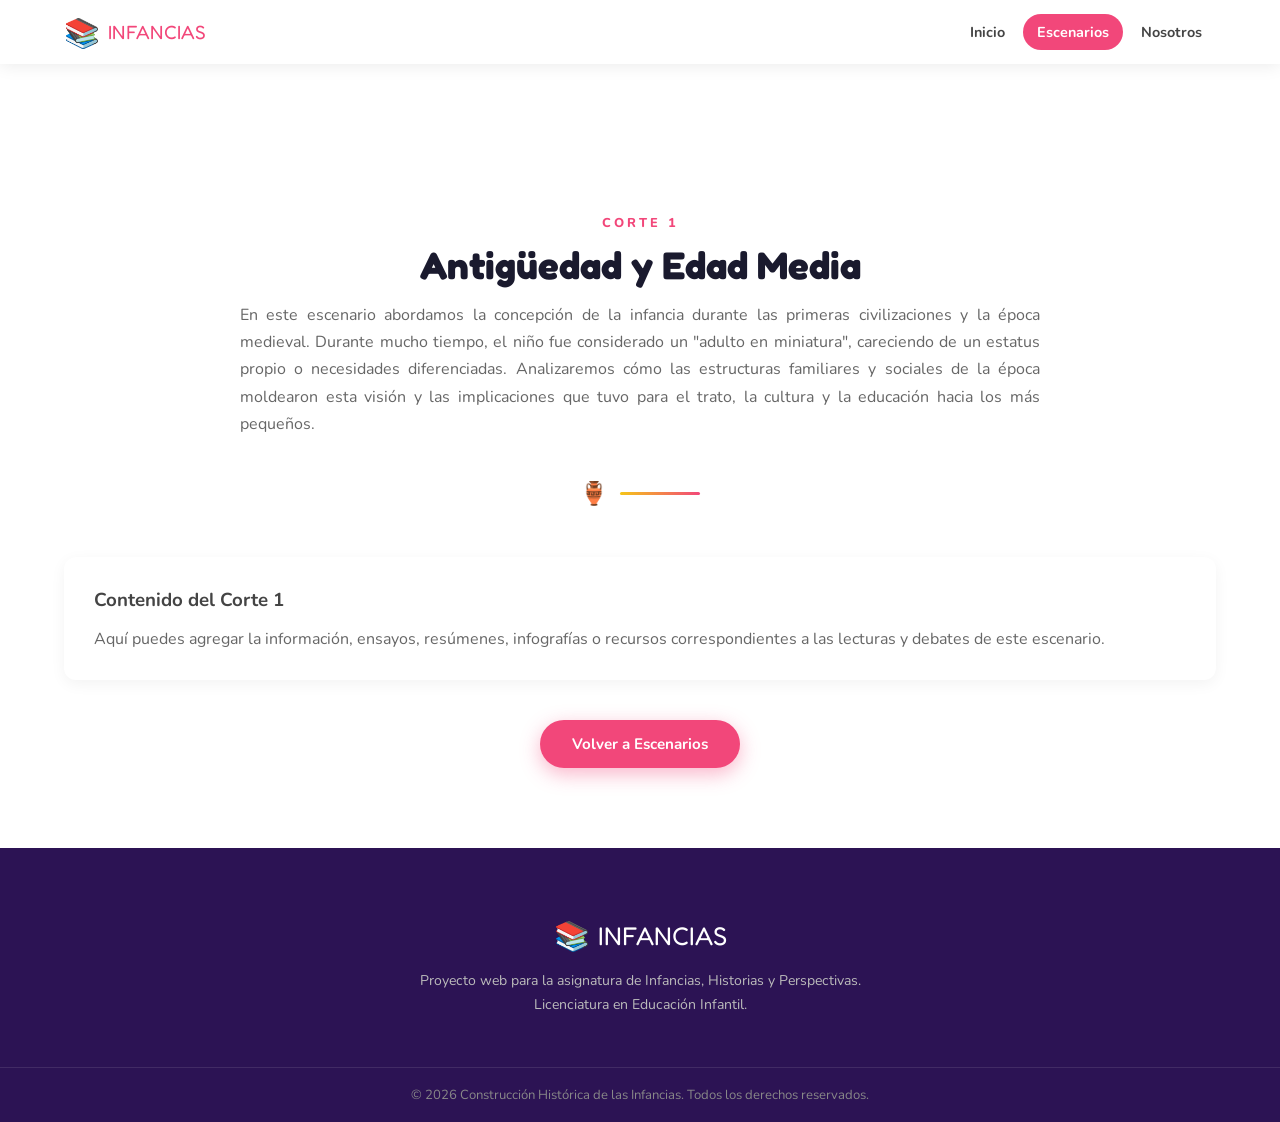
==== escenario1.html @ b463b8f2 "Add files via upload" ====
<!doctype html>
<html lang="es">
  <head>
    <meta charset="UTF-8" />
    <meta name="viewport" content="width=device-width, initial-scale=1.0" />
    <title>Corte 1 - Antigüedad y Edad Media</title>
    <link rel="preconnect" href="https://fonts.googleapis.com" />
    <link rel="preconnect" href="https://fonts.gstatic.com" crossorigin />
    <link href="https://fonts.googleapis.com/css2?family=Nunito:wght@400;600;700;800;900&family=Fredoka+One&display=swap" rel="stylesheet" />
    <link rel="stylesheet" href="https://cdnjs.cloudflare.com/ajax/libs/font-awesome/6.5.0/css/all.min.css" />
    <link rel="stylesheet" href="styles.css" />
  </head>
  <body>
    <!-- Navbar -->
    <header class="navbar" id="navbar">
      <div class="nav-inner container">
        <a class="logo" href="index.html">
          <span class="logo-icon">📚</span>
          <span class="logo-text" style="font-size: 1.2rem;">INFANCIAS</span>
        </a>
        <nav class="nav-links" id="navLinks">
          <a href="index.html" id="nav-home">Inicio</a>
          <a href="index.html#escenarios" class="active" id="nav-escenarios">Escenarios</a>
          <a href="nosotros.html" id="nav-about">Nosotros</a>
          
        </nav>
        <button class="hamburger" id="hamburger" aria-label="Menu"><span></span><span></span><span></span></button>
      </div>
    </header>

    <!-- Content -->
    <section class="values" style="padding-top: 150px; min-height: 80vh;">
      <div class="container values-inner">
        <p class="section-sub">CORTE 1</p>
        <h2 class="section-title">Antigüedad y Edad Media</h2>
        <p class="section-desc" style="max-width: 800px; text-align: justify;">
          En este escenario abordamos la concepción de la infancia durante las primeras civilizaciones y la época medieval. Durante mucho tiempo, el niño fue considerado un "adulto en miniatura", careciendo de un estatus propio o necesidades diferenciadas. Analizaremos cómo las estructuras familiares y sociales de la época moldearon esta visión y las implicaciones que tuvo para el trato, la cultura y la educación hacia los más pequeños.
        </p>
        <div class="divider-bee" aria-hidden="true">🏺 <span class="divider-line"></span></div>
        
        <!-- Placeholder for student content -->
        <div style="margin-top: 40px; padding: 30px; background: #fff; border-radius: 12px; box-shadow: 0 4px 15px rgba(0,0,0,0.05);">
          <h3>Contenido del Corte 1</h3>
          <p style="color: var(--gray); margin-top: 15px;">Aquí puedes agregar la información, ensayos, resúmenes, infografías o recursos correspondientes a las lecturas y debates de este escenario.</p>
        </div>
        
        <div style="margin-top: 40px; text-align: center;">
          <a href="index.html#escenarios" class="btn btn-primary">Volver a Escenarios</a>
        </div>
      </div>
    </section>

    <!-- Footer -->
    <footer class="footer">
      <div class="container footer-inner" style="grid-template-columns: 1fr; text-align: center;">
        <div class="footer-col" id="footer-brand" style="align-items: center;">
          <a class="logo" href="index.html" style="justify-content: center;">
            <span class="logo-icon">📚</span>
            <span class="logo-text">INFANCIAS</span>
          </a>
          <p>Proyecto web para la asignatura de Infancias, Historias y Perspectivas.<br>Licenciatura en Educación Infantil.</p>
        </div>
      </div>
      <div class="footer-bottom">
        <p>&copy; 2026 Construcción Histórica de las Infancias. Todos los derechos reservados.</p>
      </div>
    </footer>
    <script src="app.js"></script>
  </body>
</html>
---- styles.css ----
/* =========================================
   KINDORI KINDERGARTEN – CSS
   ========================================= */

/* ---------- RESET & BASE ---------- */
*,
*::before,
*::after {
  box-sizing: border-box;
  margin: 0;
  padding: 0;
}

:root {
  --pink: #f2477a;
  --purple: #2c1354;
  --yellow: #f5c518;
  --red: #ef5350;
  --green: #7cb342;
  --blue: #29b6f6;
  --orange: #ff7043;
  --white: #ffffff;
  --light: #f9f9f9;
  --gray: #666;
  --dark: #1a1a2e;
  --font: "Nunito", sans-serif;
  --font2: "Fredoka One", cursive;
  --shadow: 0 8px 32px rgba(0, 0, 0, 0.12);
  --radius: 18px;
  --transition: 0.3s ease;
}

html {
  scroll-behavior: smooth;
}

body {
  font-family: var(--font);
  font-size: 16px;
  color: #444;
  background: var(--white);
  overflow-x: hidden;
}

a {
  text-decoration: none;
  color: inherit;
}
ul {
  list-style: none;
}
img {
  display: block;
  max-width: 100%;
}

.container {
  max-width: 1200px;
  margin: 0 auto;
  padding: 0 24px;
}

/* ---------- BUTTONS ---------- */
.btn {
  display: inline-block;
  padding: 14px 32px;
  border-radius: 50px;
  font-weight: 700;
  font-size: 0.95rem;
  cursor: pointer;
  transition: var(--transition);
  border: none;
}
.btn-primary {
  background: var(--pink);
  color: var(--white);
  box-shadow: 0 6px 20px rgba(242, 71, 122, 0.4);
}
.btn-primary:hover {
  background: #d93568;
  transform: translateY(-2px);
  box-shadow: 0 10px 28px rgba(242, 71, 122, 0.5);
}

/* ---------- SECTION COMMON ---------- */
.section-sub {
  color: var(--pink);
  font-size: 0.8rem;
  font-weight: 800;
  letter-spacing: 3px;
  text-align: center;
  margin-bottom: 10px;
  text-transform: uppercase;
}
.section-title {
  font-family: var(--font2);
  font-size: 2.4rem;
  color: var(--dark);
  text-align: center;
  margin-bottom: 14px;
}
.section-desc {
  max-width: 540px;
  margin: 0 auto 40px;
  text-align: center;
  color: var(--gray);
  line-height: 1.7;
}



/* =========================================
   NAVBAR
   ========================================= */
.navbar {
  background: var(--white);
  position: sticky;
  top: 0;
  z-index: 1000;
  box-shadow: 0 2px 16px rgba(0, 0, 0, 0.08);
  transition: var(--transition);
}
.navbar.scrolled {
  box-shadow: 0 4px 24px rgba(0, 0, 0, 0.15);
}
.nav-inner {
  display: flex;
  align-items: center;
  justify-content: space-between;
  padding-top: 14px;
  padding-bottom: 14px;
}
.logo {
  display: flex;
  align-items: center;
  gap: 8px;
  font-family: var(--font2);
  font-size: 1.6rem;
  color: var(--dark);
}
.logo-icon {
  font-size: 1.8rem;
}
.logo-text {
  color: var(--pink);
}
.nav-links {
  display: flex;
  align-items: center;
  gap: 4px;
}
.nav-links a {
  padding: 8px 14px;
  border-radius: 50px;
  font-weight: 700;
  font-size: 0.9rem;
  color: #444;
  transition: var(--transition);
}
.nav-links a:hover,
.nav-links a.active {
  background: var(--pink);
  color: var(--white);
}
.search-btn {
  background: var(--pink);
  color: var(--white);
  border: none;
  width: 36px;
  height: 36px;
  border-radius: 50%;
  cursor: pointer;
  font-size: 0.9rem;
  transition: var(--transition);
  margin-left: 6px;
}
.search-btn:hover {
  background: #d93568;
}
.search-bar {
  display: none;
  padding: 12px 24px;
  border-top: 1px solid #eee;
}
.search-bar.open {
  display: flex;
  gap: 8px;
}
.search-bar input {
  flex: 1;
  padding: 10px 18px;
  border: 2px solid #eee;
  border-radius: 50px;
  font-family: var(--font);
  font-size: 0.9rem;
  outline: none;
  transition: var(--transition);
}
.search-bar input:focus {
  border-color: var(--pink);
}
.search-bar button {
  background: var(--pink);
  color: #fff;
  border: none;
  border-radius: 50px;
  padding: 10px 22px;
  cursor: pointer;
  transition: var(--transition);
}
.search-bar button:hover {
  background: #d93568;
}
.hamburger {
  display: none;
  flex-direction: column;
  gap: 5px;
  background: none;
  border: none;
  cursor: pointer;
  padding: 4px;
}
.hamburger span {
  width: 26px;
  height: 3px;
  background: var(--dark);
  border-radius: 3px;
  transition: var(--transition);
}

/* =========================================
   HERO
   ========================================= */
.hero {
  min-height: 580px;
  background: linear-gradient(135deg, #fff9fb 60%, #fff0f5 100%);
  position: relative;
  overflow: hidden;
  display: flex;
  align-items: center;
}
.hero-inner {
  display: flex;
  align-items: center;
  justify-content: space-between;
  gap: 32px;
  padding-top: 60px;
  padding-bottom: 60px;
}
.hero-content {
  flex: 1;
  max-width: 500px;
}
.hero-sub {
  color: var(--pink);
  font-weight: 700;
  font-size: 0.95rem;
  margin-bottom: 12px;
  font-style: italic;
}
.hero-title {
  font-family: var(--font2);
  font-size: 3.2rem;
  color: var(--dark);
  line-height: 1.15;
  margin-bottom: 18px;
  animation: fadeUp 0.7s ease both;
}
.hero-desc {
  color: var(--gray);
  line-height: 1.7;
  margin-bottom: 30px;
  max-width: 420px;
}
/* ── Hero image – foto real ── */
.hero-image {
  flex: 1;
  display: flex;
  justify-content: center;
  align-items: center;
  position: relative;
  min-height: 440px;
}

.hero-img-wrapper {
  position: relative;
  width: 440px;
  height: 440px;
  display: flex;
  align-items: center;
  justify-content: center;
  animation: floatBubble 5s ease-in-out infinite;
}

/* Blobs de fondo */
.blob-deco {
  position: absolute;
  border-radius: 50%;
  z-index: 0;
}
.blob-1 {
  width: 400px; height: 400px;
  background: linear-gradient(135deg, #fce4ec 0%, #f8bbd0 100%);
  border-radius: 62% 38% 46% 54% / 60% 44% 56% 40%;
  top: 18px; left: 18px;
}
.blob-2 {
  width: 360px; height: 360px;
  background: linear-gradient(135deg, #e3f2fd 0%, #bbdefb 100%);
  border-radius: 40% 60% 55% 45% / 48% 56% 44% 52%;
  top: 38px; left: 38px;
}

/* Foto principal con forma orgánica */
.hero-photo {
  position: relative;
  z-index: 2;
  width: 350px;
  height: 350px;
  object-fit: cover;
  object-position: center top;
  border-radius: 62% 38% 46% 54% / 60% 44% 56% 40%;
  box-shadow:
    0 24px 60px rgba(0,0,0,.20),
    0 0 0 8px rgba(255,255,255,.75);
  transition: transform .4s ease;
}
.hero-img-wrapper:hover .hero-photo {
  transform: scale(1.04);
}

/* Badges flotantes */
.hero-badge {
  position: absolute;
  z-index: 4;
  pointer-events: none;
  filter: drop-shadow(0 4px 8px rgba(0,0,0,.2));
}
.badge-rainbow {
  bottom: 28px; right: -12px;
  font-size: 2.8rem;
  animation: floatDeco 3s ease-in-out infinite alternate;
}
.badge-star {
  top: 8px; left: -8px;
  font-size: 2.2rem;
  animation: floatDeco 2.5s ease-in-out 0.4s infinite alternate;
}
.badge-cloud {
  top: 28px; right: 8px;
  font-size: 2rem;
  animation: floatDeco 3.5s ease-in-out 0.8s infinite alternate;
}

/* Stat bubble */
.hero-stat {
  position: absolute;
  bottom: -4px; left: -12px;
  z-index: 5;
  background: var(--white);
  border-radius: 18px;
  padding: 12px 20px;
  text-align: center;
  box-shadow: 0 8px 28px rgba(0,0,0,.14);
  border: 3px solid #fce4ec;
  animation: floatBubble 4s ease-in-out 1s infinite;
}
.stat-num {
  display: block;
  font-family: var(--font2);
  font-size: 1.6rem;
  color: var(--pink);
  line-height: 1;
}
.stat-label {
  display: block;
  font-size: .72rem;
  font-weight: 700;
  color: var(--gray);
  text-transform: uppercase;
  letter-spacing: 1px;
  margin-top: 2px;
}

/* Floating decorations (section-level) */
.hero-deco {
  position: absolute;
  pointer-events: none;
  animation: floatDeco 3s ease-in-out infinite alternate;
}
.star  { top: 18%; left: 2%;   font-size: 2.5rem; animation-delay: 0.4s; }
.leaf  { bottom: 12%; left: 3%; font-size: 2rem;   animation-delay: 1s;   }
.cloud1 { top: 12%; right: 10%; font-size: 3rem;   animation-delay: 0.2s; }
.cloud2 { top: 30%; right: 3%;  font-size: 2rem;   animation-delay: 0.8s; }

/* =========================================
   CORE VALUES
   ========================================= */
.values {
  padding: 90px 0 80px;
}
.divider-bee {
  display: flex;
  align-items: center;
  gap: 12px;
  justify-content: center;
  font-size: 1.4rem;
  margin-bottom: 48px;
}
.divider-line {
  display: inline-block;
  width: 80px;
  height: 3px;
  background: linear-gradient(90deg, var(--yellow), var(--pink));
  border-radius: 3px;
}
.cards-grid {
  display: grid;
  grid-template-columns: repeat(4, 1fr);
  gap: 24px;
}
.card {
  border-radius: var(--radius);
  padding: 32px 22px 28px;
  text-align: center;
  color: #fff;
  transition: var(--transition);
  position: relative;
  overflow: hidden;
  box-shadow: var(--shadow);
}
.card::before {
  content: "";
  position: absolute;
  inset: 0;
  background: rgba(255, 255, 255, 0.08);
  border-radius: var(--radius);
}
.card:hover {
  transform: translateY(-8px);
  box-shadow: 0 16px 48px rgba(0, 0, 0, 0.2);
}
.card-red {
  background: linear-gradient(145deg, #ef5350, #e53935);
}
.card-yellow {
  background: linear-gradient(145deg, #f5c518, #f9a825);
}
.card-green {
  background: linear-gradient(145deg, #7cb342, #558b2f);
}
.card-blue {
  background: linear-gradient(145deg, #29b6f6, #0288d1);
}
.card-img-wrap {
  width: 110px;
  height: 110px;
  border-radius: 50%;
  overflow: hidden;
  border: 5px dashed rgba(255, 255, 255, 0.7);
  margin: 0 auto 20px;
  box-shadow: 0 4px 16px rgba(0, 0, 0, 0.15);
}
.card-img-wrap img {
  width: 100%;
  height: 100%;
  object-fit: cover;
}
.card h3 {
  font-family: var(--font2);
  font-size: 1.2rem;
  margin-bottom: 10px;
}
.card p {
  font-size: 0.86rem;
  line-height: 1.6;
  opacity: 0.92;
}

/* =========================================
   ENROLLMENT CTA
   ========================================= */
.enroll-cta {
  background: #fff;
  padding: 36px 0;
  border-top: 1px solid #f0e6ef;
  border-bottom: 1px solid #f0e6ef;
}
.enroll-inner {
  display: flex;
  align-items: center;
  justify-content: space-between;
  gap: 24px;
  flex-wrap: wrap;
}
.enroll-question {
  font-size: 1.3rem;
  font-weight: 800;
  color: var(--dark);
  margin-bottom: 6px;
}
.enroll-desc {
  color: var(--gray);
  font-size: 0.9rem;
}
.pink {
  color: var(--pink);
}

/* =========================================
   GUIDING SECTION
   ========================================= */
.guiding {
  padding: 90px 0;
  background: #fafafa;
}
.guiding-inner {
  display: flex;
  align-items: center;
  gap: 60px;
  flex-wrap: wrap;
}
.guiding-image {
  flex: 1;
  min-width: 280px;
  position: relative;
}
.guiding-image img {
  width: 100%;
  border-radius: 24px;
  box-shadow: var(--shadow);
}
.guiding-badge {
  position: absolute;
  bottom: -18px;
  right: -18px;
  width: 72px;
  height: 72px;
  background: var(--pink);
  border-radius: 50%;
  display: flex;
  align-items: center;
  justify-content: center;
  color: #fff;
  font-size: 1.8rem;
  box-shadow: 0 8px 24px rgba(242, 71, 122, 0.4);
  animation: hearthBeat 1.4s ease-in-out infinite;
}
.guiding-content {
  flex: 1;
  min-width: 280px;
}
.guiding-title {
  font-family: var(--font2);
  font-size: 2.2rem;
  color: var(--pink);
  line-height: 1.25;
  margin-bottom: 18px;
}
.guiding-title .dark {
  color: var(--dark);
}
.guiding-content p {
  color: var(--gray);
  line-height: 1.7;
  margin-bottom: 22px;
}
.guiding-list {
  margin-bottom: 28px;
}
.guiding-list li {
  display: flex;
  align-items: center;
  gap: 10px;
  color: #444;
  font-size: 0.95rem;
  margin-bottom: 10px;
  font-weight: 600;
}
.guiding-list li i {
  color: var(--green);
  font-size: 1rem;
}

/* =========================================
   CLASSES SECTION
   ========================================= */
.classes-sec {
  padding: 90px 0;
  background: var(--white);
}
.classes-grid {
  display: grid;
  grid-template-columns: repeat(3, 1fr);
  gap: 26px;
}
.class-card {
  background: var(--white);
  border-radius: var(--radius);
  padding: 32px 24px;
  text-align: center;
  box-shadow: 0 4px 24px rgba(0, 0, 0, 0.07);
  transition: var(--transition);
  border: 2px solid transparent;
}
.class-card:hover {
  border-color: var(--pink);
  transform: translateY(-6px);
  box-shadow: 0 12px 36px rgba(242, 71, 122, 0.15);
}
.class-icon {
  width: 72px;
  height: 72px;
  border-radius: 20px;
  display: flex;
  align-items: center;
  justify-content: center;
  font-size: 2rem;
  margin: 0 auto 18px;
}
.class-card h3 {
  font-family: var(--font2);
  font-size: 1.2rem;
  color: var(--dark);
  margin-bottom: 10px;
}
.class-card p {
  color: var(--gray);
  font-size: 0.88rem;
  line-height: 1.6;
  margin-bottom: 14px;
}
.class-age {
  display: inline-block;
  background: #fce4ec;
  color: var(--pink);
  font-size: 0.78rem;
  font-weight: 700;
  padding: 4px 14px;
  border-radius: 50px;
}

/* =========================================
   TEACHERS SECTION
   ========================================= */
.teachers-sec {
  padding: 90px 0;
  background: var(--light);
}
.teachers-grid {
  display: grid;
  grid-template-columns: repeat(4, 1fr);
  gap: 24px;
}
.teacher-card {
  background: var(--white);
  border-radius: var(--radius);
  overflow: hidden;
  box-shadow: var(--shadow);
  transition: var(--transition);
}
.teacher-card:hover {
  transform: translateY(-8px);
}
.teacher-card img {
  width: 100%;
  height: 400px;
  object-fit: cover;
}
.teacher-info {
  padding: 18px;
  text-align: center;
}
.teacher-info h4 {
  font-family: var(--font2);
  font-size: 1.1rem;
  color: var(--dark);
  margin-bottom: 4px;
}
.teacher-info span {
  font-size: 0.82rem;
  color: var(--pink);
  font-weight: 700;
  display: block;
  margin-bottom: 12px;
}
.teacher-social {
  display: flex;
  gap: 8px;
  justify-content: center;
}
.teacher-social a {
  width: 30px;
  height: 30px;
  border-radius: 50%;
  background: var(--purple);
  color: #fff;
  display: flex;
  align-items: center;
  justify-content: center;
  font-size: 0.75rem;
  transition: var(--transition);
}
.teacher-social a:hover {
  background: var(--pink);
  transform: scale(1.1);
}

/* =========================================
   BLOG SECTION
   ========================================= */
.blog-sec {
  padding: 90px 0;
  background: var(--white);
}
.blog-grid {
  display: grid;
  grid-template-columns: repeat(3, 1fr);
  gap: 28px;
}
.blog-card {
  border-radius: var(--radius);
  overflow: hidden;
  box-shadow: 0 6px 28px rgba(0, 0, 0, 0.09);
  background: var(--white);
  transition: var(--transition);
}
.blog-card:hover {
  transform: translateY(-6px);
  box-shadow: 0 14px 40px rgba(0, 0, 0, 0.15);
}
.blog-img {
  position: relative;
  overflow: hidden;
  height: 210px;
}
.blog-img img {
  width: 100%;
  height: 100%;
  object-fit: cover;
  transition: transform 0.4s ease;
}
.blog-card:hover .blog-img img {
  transform: scale(1.06);
}
.blog-cat {
  position: absolute;
  top: 14px;
  left: 14px;
  background: var(--pink);
  color: #fff;
  font-size: 0.75rem;
  font-weight: 700;
  padding: 4px 14px;
  border-radius: 50px;
}
.blog-body {
  padding: 22px;
}
.blog-meta {
  display: flex;
  gap: 16px;
  color: #999;
  font-size: 0.8rem;
  margin-bottom: 12px;
}
.blog-meta span {
  display: flex;
  align-items: center;
  gap: 5px;
}
.blog-body h3 {
  font-family: var(--font2);
  font-size: 1.1rem;
  color: var(--dark);
  margin-bottom: 10px;
  line-height: 1.35;
}
.blog-body p {
  color: var(--gray);
  font-size: 0.87rem;
  line-height: 1.65;
  margin-bottom: 16px;
}
.read-more {
  color: var(--pink);
  font-weight: 700;
  font-size: 0.88rem;
  display: inline-flex;
  align-items: center;
  gap: 6px;
  transition: var(--transition);
}
.read-more:hover {
  gap: 10px;
  color: #d93568;
}

/* =========================================
   FOOTER
   ========================================= */
.footer {
  background: var(--purple);
  color: #ccc;
  padding: 70px 0 0;
}
.footer-inner {
  display: grid;
  grid-template-columns: 2fr 1fr 1fr 1.5fr;
  gap: 40px;
  padding-bottom: 50px;
}
.footer-col .logo {
  margin-bottom: 16px;
}
.footer-col .logo-text {
  color: #fff;
}
.footer-col p {
  font-size: 0.88rem;
  line-height: 1.7;
  color: #bbb;
}
.footer-social {
  display: flex;
  gap: 10px;
  margin-top: 18px;
}
.footer-social a {
  width: 34px;
  height: 34px;
  border-radius: 50%;
  background: rgba(255, 255, 255, 0.1);
  color: #fff;
  display: flex;
  align-items: center;
  justify-content: center;
  font-size: 0.8rem;
  transition: var(--transition);
}
.footer-social a:hover {
  background: var(--pink);
  transform: scale(1.1);
}
.footer-col h4 {
  font-family: var(--font2);
  font-size: 1.15rem;
  color: #fff;
  margin-bottom: 20px;
  position: relative;
  padding-bottom: 10px;
}
.footer-col h4::after {
  content: "";
  position: absolute;
  bottom: 0;
  left: 0;
  width: 36px;
  height: 3px;
  background: var(--pink);
  border-radius: 3px;
}
.footer-col ul li {
  margin-bottom: 10px;
}
.footer-col ul li a {
  color: #bbb;
  font-size: 0.88rem;
  transition: var(--transition);
}
.footer-col ul li a:hover {
  color: var(--pink);
  padding-left: 4px;
}
.contact-list li {
  display: flex;
  align-items: flex-start;
  gap: 10px;
  font-size: 0.87rem;
  color: #bbb;
  margin-bottom: 12px;
}
.contact-list li i {
  color: var(--pink);
  margin-top: 2px;
  min-width: 14px;
}
.footer-bottom {
  border-top: 1px solid rgba(255, 255, 255, 0.1);
  text-align: center;
  padding: 18px 24px;
  font-size: 0.82rem;
  color: #888;
}

/* =========================================
   SCROLL TO TOP
   ========================================= */
.scroll-top {
  position: fixed;
  bottom: 28px;
  right: 28px;
  width: 46px;
  height: 46px;
  background: var(--pink);
  color: #fff;
  border: none;
  border-radius: 50%;
  font-size: 1rem;
  cursor: pointer;
  display: none;
  align-items: center;
  justify-content: center;
  box-shadow: 0 6px 20px rgba(242, 71, 122, 0.45);
  transition: var(--transition);
  z-index: 9999;
}
.scroll-top.visible {
  display: flex;
}
.scroll-top:hover {
  transform: translateY(-4px);
  background: #d93568;
}

/* =========================================
   ANIMATIONS
   ========================================= */
@keyframes fadeUp {
  from {
    opacity: 0;
    transform: translateY(30px);
  }
  to {
    opacity: 1;
    transform: translateY(0);
  }
}
@keyframes floatDeco {
  from {
    transform: translateY(0) rotate(0deg);
  }
  to {
    transform: translateY(-14px) rotate(8deg);
  }
}
@keyframes floatBubble {
  0%,
  100% {
    transform: translateY(0);
  }
  50% {
    transform: translateY(-12px);
  }
}
@keyframes planeFly {
  from {
    transform: translateX(0) rotate(-5deg);
  }
  to {
    transform: translateX(12px) rotate(5deg);
  }
}
@keyframes hearthBeat {
  0%,
  100% {
    transform: scale(1);
  }
  50% {
    transform: scale(1.1);
  }
}

/* Reveal on scroll */
.reveal {
  opacity: 0;
  transform: translateY(40px);
  transition:
    opacity 0.7s ease,
    transform 0.7s ease;
}
.reveal.visible {
  opacity: 1;
  transform: translateY(0);
}

/* =========================================
   RESPONSIVE
   ========================================= */
@media (max-width: 1024px) {
  .cards-grid {
    grid-template-columns: repeat(2, 1fr);
  }
  .teachers-grid {
    grid-template-columns: repeat(2, 1fr);
  }
  .classes-grid {
    grid-template-columns: repeat(2, 1fr);
  }
  .footer-inner {
    grid-template-columns: 1fr 1fr;
  }
}

@media (max-width: 768px) {

  .nav-links {
    display: none;
    flex-direction: column;
    position: absolute;
    top: 100%;
    left: 0;
    right: 0;
    background: #fff;
    padding: 20px;
    box-shadow: 0 8px 24px rgba(0, 0, 0, 0.1);
    z-index: 1000;
    border-top: 2px solid #fce4ec;
  }
  .nav-links.open {
    display: flex;
  }
  .hamburger {
    display: flex;
  }
  .hero-inner {
    flex-direction: column;
    text-align: center;
    padding-top: 40px;
  }
  .hero-title {
    font-size: 2.2rem;
  }
  .hero-image {
    display: none;
  }
  .cards-grid {
    grid-template-columns: 1fr 1fr;
  }
  .classes-grid {
    grid-template-columns: 1fr 1fr;
  }
  .blog-grid {
    grid-template-columns: 1fr;
  }
  .teachers-grid {
    grid-template-columns: 1fr 1fr;
  }
  .footer-inner {
    grid-template-columns: 1fr;
  }
  .guiding-inner {
    flex-direction: column;
  }
  .section-title {
    font-size: 1.9rem;
  }
  .enroll-inner {
    flex-direction: column;
    text-align: center;
  }
}

@media (max-width: 480px) {
  .cards-grid {
    grid-template-columns: 1fr;
  }
  .classes-grid {
    grid-template-columns: 1fr;
  }
  .teachers-grid {
    grid-template-columns: 1fr;
  }
  .hero-title {
    font-size: 1.9rem;
  }
}
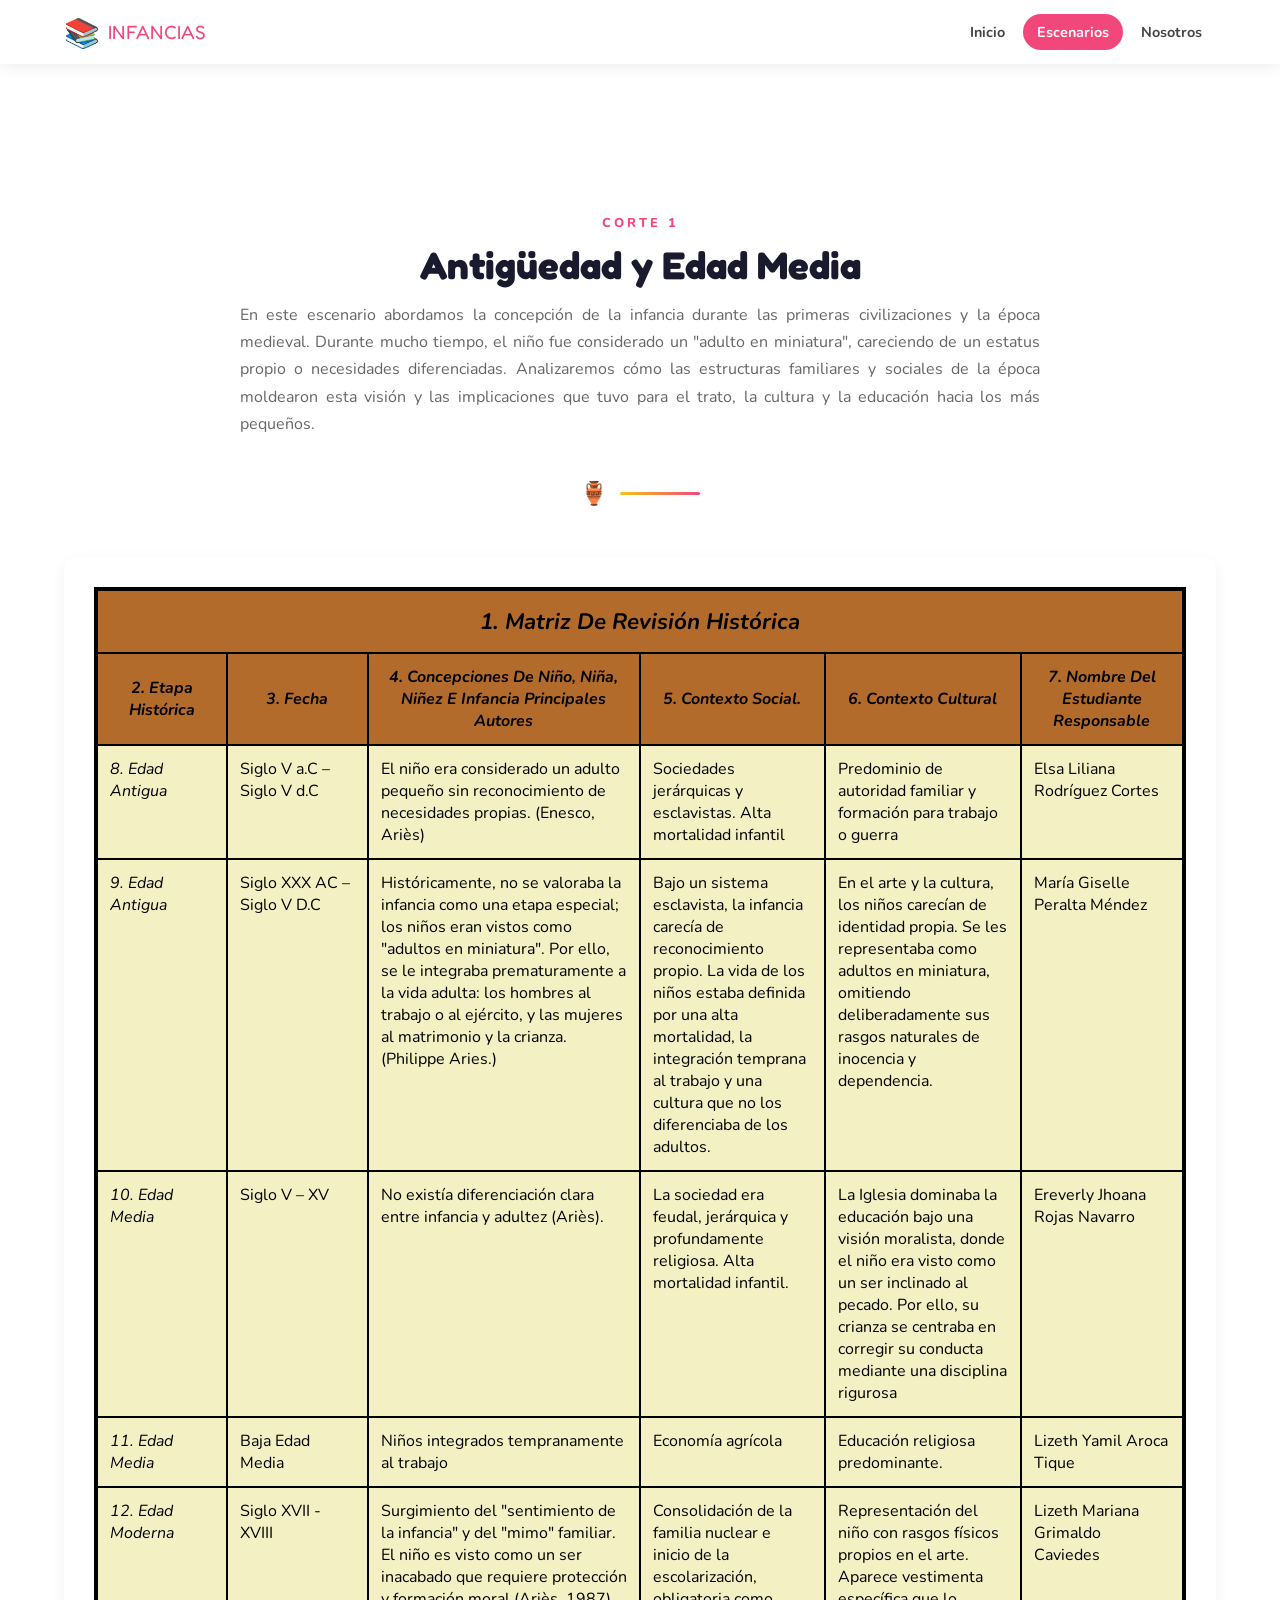
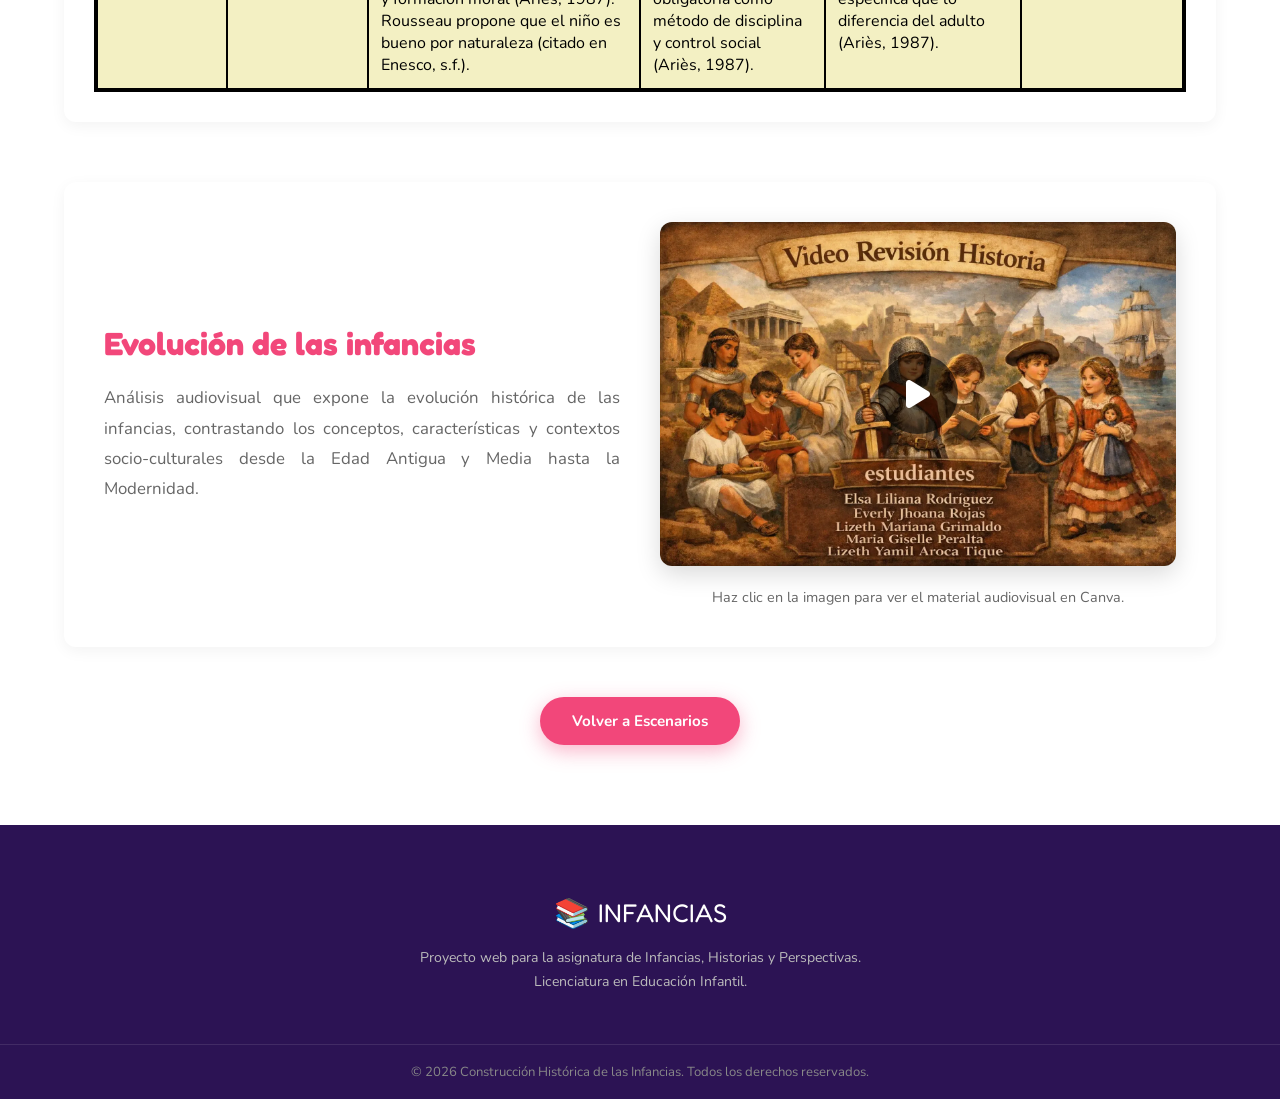
==== commit 727d6f9d: "Add files via upload" ====
--- a/escenario1.html
+++ b/escenario1.html
@@ -38,13 +38,111 @@
         </p>
         <div class="divider-bee" aria-hidden="true">🏺 <span class="divider-line"></span></div>
         
-        <!-- Placeholder for student content -->
-        <div style="margin-top: 40px; padding: 30px; background: #fff; border-radius: 12px; box-shadow: 0 4px 15px rgba(0,0,0,0.05);">
-          <h3>Contenido del Corte 1</h3>
-          <p style="color: var(--gray); margin-top: 15px;">Aquí puedes agregar la información, ensayos, resúmenes, infografías o recursos correspondientes a las lecturas y debates de este escenario.</p>
+        <div style="margin-top: 40px; padding: 30px; background: #fff; border-radius: 12px; box-shadow: 0 4px 15px rgba(0,0,0,0.05); overflow-x: auto;">
+          <table style="width: 100%; min-width: 900px; border-collapse: collapse; border: 4px solid #000; font-family: 'Nunito', sans-serif;">
+            <thead>
+              <tr style="background-color: #b26b2b; color: #000;">
+                <th colspan="6" style="padding: 15px; border: 2px solid #000; text-align: center; font-size: 1.4rem; font-style: italic;">1. Matriz De Revisión Histórica</th>
+              </tr>
+              <tr style="background-color: #b26b2b; color: #000; font-style: italic;">
+                <th style="padding: 12px; border: 2px solid #000; width: 12%;">2. Etapa Histórica</th>
+                <th style="padding: 12px; border: 2px solid #000; width: 13%;">3. Fecha</th>
+                <th style="padding: 12px; border: 2px solid #000; width: 25%;">4. Concepciones De Niño, Niña, Niñez E Infancia Principales Autores</th>
+                <th style="padding: 12px; border: 2px solid #000; width: 17%;">5. Contexto Social.</th>
+                <th style="padding: 12px; border: 2px solid #000; width: 18%;">6. Contexto Cultural</th>
+                <th style="padding: 12px; border: 2px solid #000; width: 15%;">7. Nombre Del Estudiante Responsable</th>
+              </tr>
+            </thead>
+            <tbody style="background-color: #f3f0c3; color: #000;">
+              <tr>
+                <td style="padding: 12px; border: 2px solid #000; vertical-align: top; font-style: italic;">8. Edad Antigua</td>
+                <td style="padding: 12px; border: 2px solid #000; vertical-align: top;">Siglo V a.C – Siglo V d.C</td>
+                <td style="padding: 12px; border: 2px solid #000; vertical-align: top;">
+                  El niño era considerado un adulto pequeño sin reconocimiento de necesidades propias. (Enesco, Ariès)
+                </td>
+                <td style="padding: 12px; border: 2px solid #000; vertical-align: top;">
+                  Sociedades jerárquicas y esclavistas. Alta mortalidad infantil
+                </td>
+                <td style="padding: 12px; border: 2px solid #000; vertical-align: top;">
+                  Predominio de autoridad familiar y formación para trabajo o guerra
+                </td>
+                <td style="padding: 12px; border: 2px solid #000; vertical-align: top;">Elsa Liliana Rodríguez Cortes</td>
+              </tr>
+              <tr>
+                <td style="padding: 12px; border: 2px solid #000; vertical-align: top; font-style: italic;">9. Edad Antigua</td>
+                <td style="padding: 12px; border: 2px solid #000; vertical-align: top;">Siglo XXX AC – Siglo V D.C</td>
+                <td style="padding: 12px; border: 2px solid #000; vertical-align: top;">
+                  Históricamente, no se valoraba la infancia como una etapa especial; los niños eran vistos como "adultos en miniatura". Por ello, se le integraba prematuramente a la vida adulta: los hombres al trabajo o al ejército, y las mujeres al matrimonio y la crianza. (Philippe Aries.)
+                </td>
+                <td style="padding: 12px; border: 2px solid #000; vertical-align: top;">
+                  Bajo un sistema esclavista, la infancia carecía de reconocimiento propio. La vida de los niños estaba definida por una alta mortalidad, la integración temprana al trabajo y una cultura que no los diferenciaba de los adultos.
+                </td>
+                <td style="padding: 12px; border: 2px solid #000; vertical-align: top;">
+                  En el arte y la cultura, los niños carecían de identidad propia. Se les representaba como adultos en miniatura, omitiendo deliberadamente sus rasgos naturales de inocencia y dependencia.
+                </td>
+                <td style="padding: 12px; border: 2px solid #000; vertical-align: top;">María Giselle Peralta Méndez</td>
+              </tr>
+              <tr>
+                <td style="padding: 12px; border: 2px solid #000; vertical-align: top; font-style: italic;">10. Edad Media</td>
+                <td style="padding: 12px; border: 2px solid #000; vertical-align: top;">Siglo V – XV</td>
+                <td style="padding: 12px; border: 2px solid #000; vertical-align: top;">
+                  No existía diferenciación clara entre infancia y adultez (Ariès).
+                </td>
+                <td style="padding: 12px; border: 2px solid #000; vertical-align: top;">
+                  La sociedad era feudal, jerárquica y profundamente religiosa. Alta mortalidad infantil.
+                </td>
+                <td style="padding: 12px; border: 2px solid #000; vertical-align: top;">
+                  La Iglesia dominaba la educación bajo una visión moralista, donde el niño era visto como un ser inclinado al pecado. Por ello, su crianza se centraba en corregir su conducta mediante una disciplina rigurosa
+                </td>
+                <td style="padding: 12px; border: 2px solid #000; vertical-align: top;">Ereverly Jhoana Rojas Navarro</td>
+              </tr>
+              <tr>
+                <td style="padding: 12px; border: 2px solid #000; vertical-align: top; font-style: italic;">11. Edad Media</td>
+                <td style="padding: 12px; border: 2px solid #000; vertical-align: top;">Baja Edad Media</td>
+                <td style="padding: 12px; border: 2px solid #000; vertical-align: top;">
+                  Niños integrados tempranamente al trabajo
+                </td>
+                <td style="padding: 12px; border: 2px solid #000; vertical-align: top;">Economía agrícola</td>
+                <td style="padding: 12px; border: 2px solid #000; vertical-align: top;">Educación religiosa predominante.</td>
+                <td style="padding: 12px; border: 2px solid #000; vertical-align: top;">Lizeth Yamil Aroca Tique</td>
+              </tr>
+              <tr>
+                <td style="padding: 12px; border: 2px solid #000; vertical-align: top; font-style: italic;">12. Edad Moderna</td>
+                <td style="padding: 12px; border: 2px solid #000; vertical-align: top;">Siglo XVII - XVIII</td>
+                <td style="padding: 12px; border: 2px solid #000; vertical-align: top;">
+                  Surgimiento del "sentimiento de la infancia" y del "mimo" familiar. El niño es visto como un ser inacabado que requiere protección y formación moral (Ariès, 1987). Rousseau propone que el niño es bueno por naturaleza (citado en Enesco, s.f.).
+                </td>
+                <td style="padding: 12px; border: 2px solid #000; vertical-align: top;">
+                  Consolidación de la familia nuclear e inicio de la escolarización, obligatoria como método de disciplina y control social (Ariès, 1987).
+                </td>
+                <td style="padding: 12px; border: 2px solid #000; vertical-align: top;">
+                  Representación del niño con rasgos físicos propios en el arte. Aparece vestimenta específica que lo diferencia del adulto (Ariès, 1987).
+                </td>
+                <td style="padding: 12px; border: 2px solid #000; vertical-align: top;">Lizeth Mariana Grimaldo Caviedes</td>
+              </tr>
+            </tbody>
+          </table>
         </div>
         
-        <div style="margin-top: 40px; text-align: center;">
+        <div style="margin-top: 60px; background: #fff; padding: 40px; border-radius: 12px; box-shadow: 0 4px 15px rgba(0,0,0,0.05); display: flex; flex-wrap: wrap; gap: 40px; align-items: center;">
+          <div style="flex: 1; min-width: 300px;">
+            <h3 style="margin-bottom: 20px; color: var(--pink); font-family: var(--font2); font-size: 2rem;">Evolución de las infancias</h3>
+            <p style="color: var(--gray); font-size: 1.05rem; line-height: 1.8; text-align: justify;">
+              Análisis audiovisual que expone la evolución histórica de las infancias, contrastando los conceptos, características y contextos socio-culturales desde la Edad Antigua y Media hasta la Modernidad.
+            </p>
+          </div>
+          <div style="flex: 1; min-width: 300px; text-align: center;">
+            <a href="https://www.canva.com/design/DAHDxzXM6BM/ELzu1b71yIc1gHYPYQzcdA/edit?utm_content=DAHDxzXM6BM&utm_campaign=designshare&utm_medium=link2&utm_source=sharebutton" target="_blank" rel="noopener noreferrer" style="display: inline-block; transition: transform 0.3s; position: relative; width: 100%;" onmouseover="this.style.transform='scale(1.02)'" onmouseout="this.style.transform='scale(1)'">
+              <img src="imagenes/miniatura_video.webp" alt="Video explicativo de Evolución de las infancias en Canva" style="max-width: 100%; border-radius: 12px; box-shadow: 0 8px 25px rgba(0,0,0,0.15);" />
+              <div style="position: absolute; top: 50%; left: 50%; transform: translate(-50%, -50%); background: rgba(0,0,0,0.6); color: white; width: 80px; height: 80px; border-radius: 50%; display: flex; align-items: center; justify-content: center; font-size: 2rem; pointer-events: none;">
+                <i class="fas fa-play"></i>
+              </div>
+            </a>
+            <p style="margin-top: 15px; color: var(--gray); font-size: 0.9rem;">Haz clic en la imagen para ver el material audiovisual en Canva.</p>
+          </div>
+        </div>
+        
+        <div style="margin-top: 50px; text-align: center;">
           <a href="index.html#escenarios" class="btn btn-primary">Volver a Escenarios</a>
         </div>
       </div>
